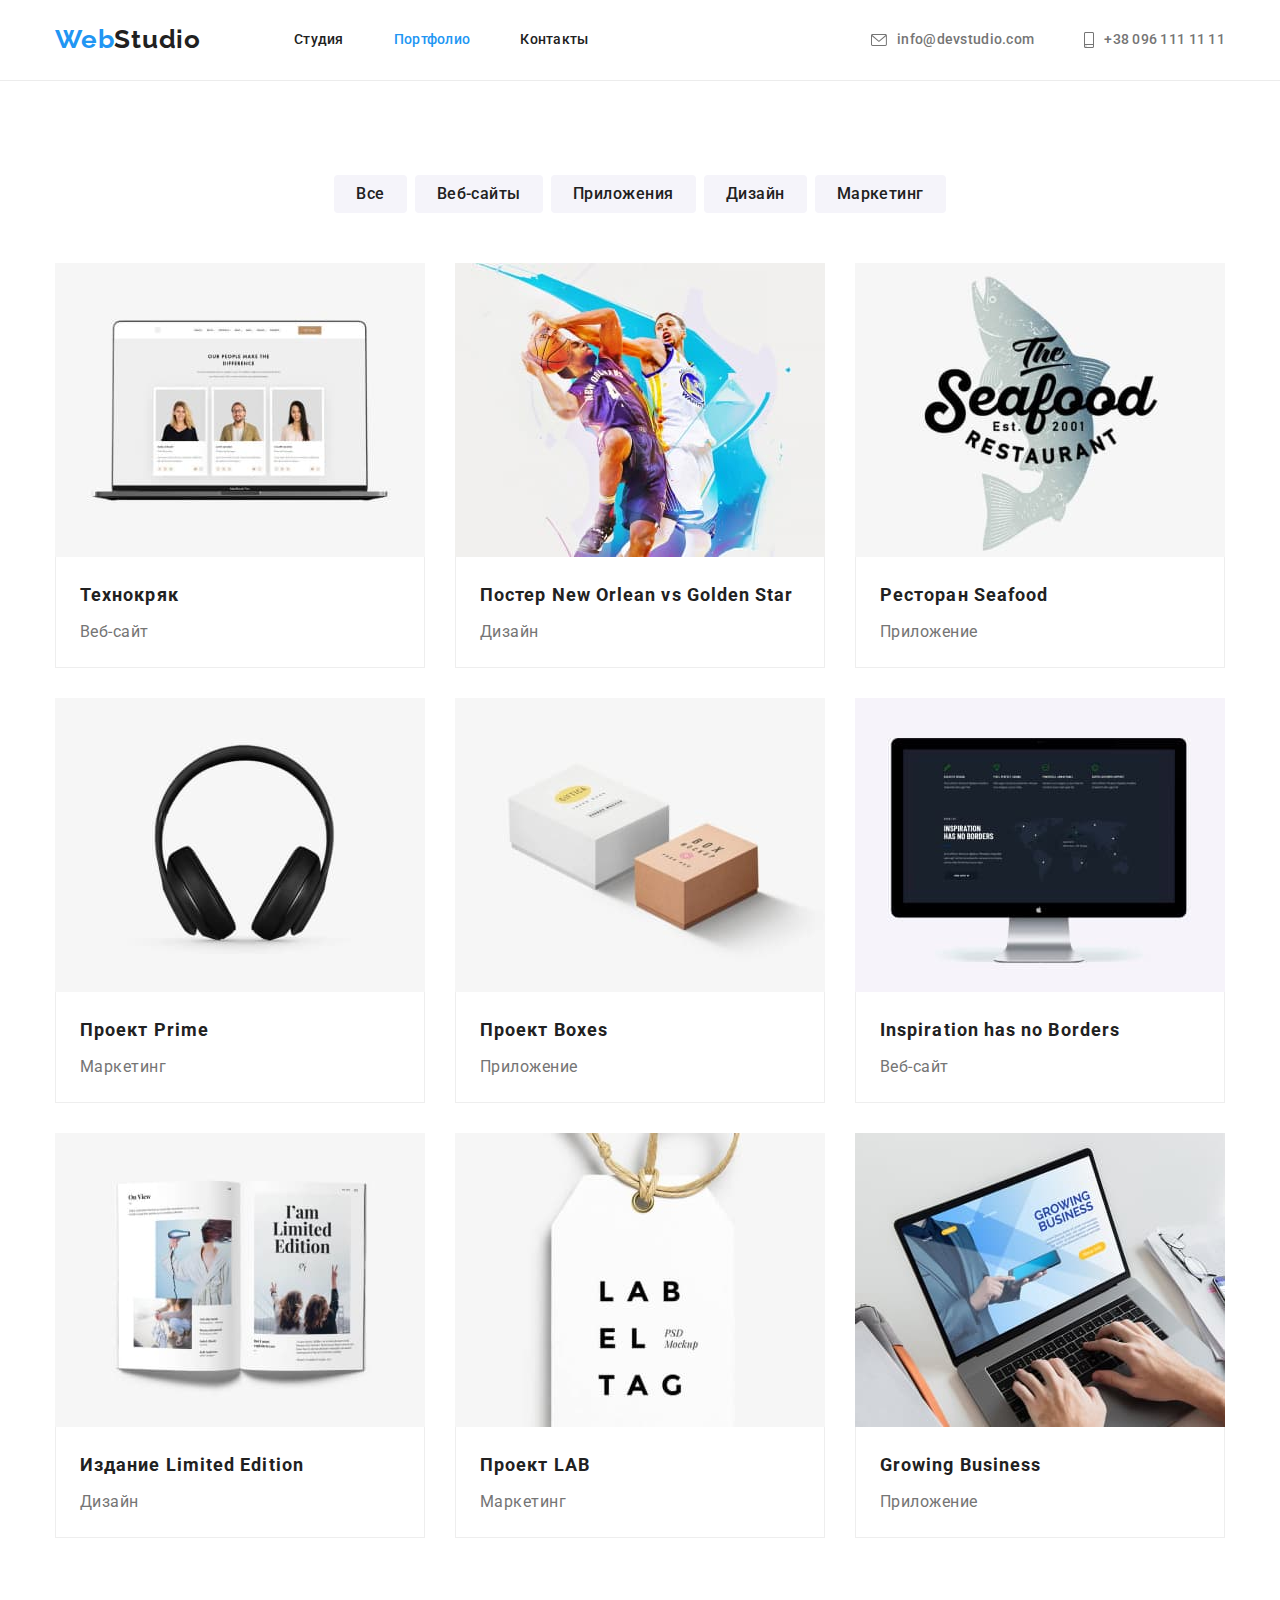
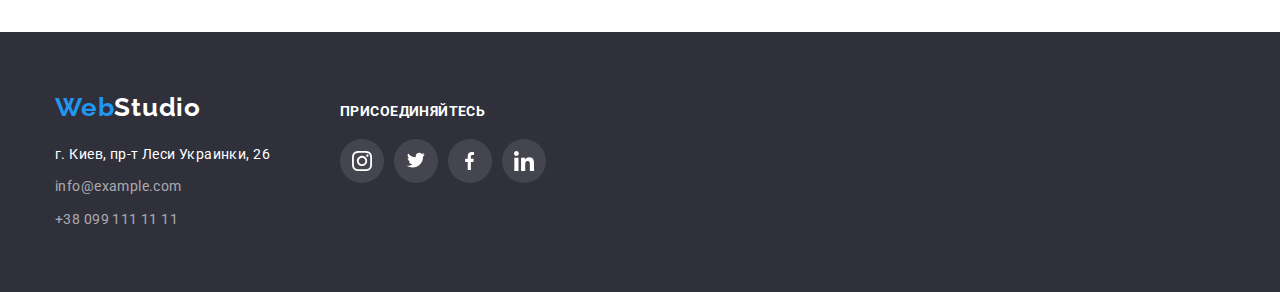
==== portfolio.html @ 5fdf77e5 "переносит из дз4 в репо дз5" ====
<!DOCTYPE html>
<html lang="en">
  <head>
    <meta charset="UTF-8" />
    <meta http-equiv="X-UA-Compatible" content="IE=edge" />
    <meta name="viewport" content="width=device-width, initial-scale=1.0" />
    <link
      href="https://fonts.googleapis.com/css2?family=Raleway:wght@700&family=Roboto:wght@400;500;700;900&display=swap"
      rel="stylesheet"
    />
    <link
      rel="stylesheet"
      href="https://cdnjs.cloudflare.com/ajax/libs/modern-normalize/1.1.0/modern-normalize.min.css"
    />
    <link rel="stylesheet" href="./css/styles.css" />
    <title>Портфолио</title>
  </head>
  <body>
    <header class="header">
      <div class="container">
        <nav class="header-nav">
          <a href="./index.html" class="logo-link"><span class="logo-accent">Web</span>Studio</a>
          <ul class="nav-list">
            <li class="nav-item">
              <a href="./index.html" class="nav-link">Студия</a>
            </li>
            <li class="nav-item">
              <a href="./portfolio.html" class="nav-link current-link">Портфолио</a>
            </li>
            <li class="nav-item"><a href="" class="nav-link">Контакты</a></li>
          </ul>
          <ul class="contacts-list">
            <li class="contacts-item">
              <a href="mailto:info@devstudio.com" class="contacts-link">
                <svg class="header-icon" width="16px" height="12px">
                  <use href="./images/icons.svg#icon-mail"></use>
                </svg>
                info@devstudio.com
              </a>
            </li>
            <li class="contact-item">
              <a href="tel:+380961111111" class="contacts-link">
                <svg class="header-icon" width="10px" height="16px">
                  <use href="./images/icons.svg#icon-phone"></use></svg
                >+38 096 111 11 11
              </a>
            </li>
          </ul>
        </nav>
      </div>
    </header>
    <main>
      <!--Наши проэкты-->
      <section class="section">
        <div class="container">
          <!-- <h1>Наши проэкты</h1> -->
          <ul class="filter-list">
            <li class="filter-item"><button type="button" class="projects-button">Все</button></li>
            <li class="filter-item">
              <button type="button" class="projects-button">Веб-сайты</button>
            </li>
            <li class="filter-item">
              <button type="button" class="projects-button">Приложения</button>
            </li>
            <li class="filter-item">
              <button type="button" class="projects-button">Дизайн</button>
            </li>
            <li class="filter-item">
              <button type="button" class="projects-button">Маркетинг</button>
            </li>
          </ul>
          <ul class="projects-list">
            <li class="projects-item">
              <img src="./images/laptop.jpg" alt="ноутбук" width="370" height="294" />
              <div class="projects-wrap">
                <h2 class="project-name">Технокряк</h2>
                <p class="project-type">Веб-сайт</p>
              </div>
            </li>
            <li class="projects-item">
              <img
                src="./images/basketball.jpg"
                alt="баскетболисты с мячом"
                width="370"
                height="294"
              />
              <div class="projects-wrap">
                <h2 class="project-name">Постер New Orlean vs Golden Star</h2>
                <p class="project-type">Дизайн</p>
              </div>
            </li>
            <li class="projects-item">
              <img
                src="./images/seafood.jpg"
                alt="рыба с названием ресторана"
                width="370"
                height="294"
              />
              <div class="projects-wrap">
                <h2 class="project-name">Ресторан Seafood</h2>
                <p class="project-type">Приложение</p>
              </div>
            </li>
            <li class="projects-item">
              <img src="./images/earphones.jpg" alt="наушники" width="370" height="294" />
              <div class="projects-wrap">
                <h2 class="project-name">Проект Prime</h2>
                <p class="project-type">Маркетинг</p>
              </div>
            </li>
            <li class="projects-item">
              <img src="./images/boxes.jpg" alt="две коробки" width="370" height="294" />
              <div class="projects-wrap">
                <h2 class="project-name">Проект Boxes</h2>
                <p class="project-type">Приложение</p>
              </div>
            </li>
            <li class="projects-item">
              <img src="./images/inspiration.jpg" alt="монитор" width="370" height="294" />
              <div class="projects-wrap">
                <h2 class="project-name">Inspiration has no Borders</h2>
                <p class="project-type">Веб-сайт</p>
              </div>
            </li>
            <li class="projects-item">
              <img src="./images/magazine.jpg" alt="журнал" width="370" height="294" />
              <div class="projects-wrap">
                <h2 class="project-name">Издание Limited Edition</h2>
                <p class="project-type">Дизайн</p>
              </div>
            </li>
            <li class="projects-item">
              <img src="./images/lab.jpg" alt="бирка" width="370" height="294" />
              <div class="projects-wrap">
                <h2 class="project-name">Проект LAB</h2>
                <p class="project-type">Маркетинг</p>
              </div>
            </li>
            <li class="projects-item">
              <img
                src="./images/growing-business.jpg"
                alt="печатает на ноутбуке"
                width="370"
                height="294"
              />
              <div class="projects-wrap">
                <h2 class="project-name">Growing Business</h2>
                <p class="project-type">Приложение</p>
              </div>
            </li>
          </ul>
        </div>
      </section>
    </main>
    <footer class="footer-section">
      <div class="container footer">
        <div class="address-wrapper">
          <a href="/" class="footer-logo"><span class="logo-accent">Web</span>Studio</a>
          <address class="address">
            г. Киев, пр-т Леси Украинки, 26
            <a href="mailto:info@example.com" class="footer-contacts">info@example.com</a>
            <a href="tel:+380991111111" class="footer-contacts">+38 099 111 11 11</a>
          </address>
        </div>
        <div class="slogan-wrap">
          <h3 class="footer-slogan">Присоединяйтесь</h3>
          <ul class="social-list footer">
            <li class="social-item">
              <a href="" class="social-link footer"
                ><svg class="social-icon" width="20px" height="20px">
                  <use href="./images/icons.svg#icon-instagram"></use></svg
              ></a>
            </li>
            <li class="social-item">
              <a href="" class="social-link footer"
                ><svg class="social-icon" width="20px" height="16.25px">
                  <use href="./images/icons.svg#icon-twitter"></use></svg
              ></a>
            </li>
            <li class="social-item">
              <a href="" class="social-link footer"
                ><svg class="social-icon" width="10px" height="20px">
                  <use href="./images/icons.svg#icon-facebook"></use></svg
              ></a>
            </li>
            <li class="social-item">
              <a href="" class="social-link footer"
                ><svg class="social-icon" width="20px" height="20px">
                  <use href="./images/icons.svg#icon-linkedin"></use></svg
              ></a>
            </li>
          </ul>
        </div>
      </div>
    </footer>
  </body>
</html>
---- css/styles.css ----
:root {
    --brand-color:#2196F3;
    --title-color:#212121;
    --text-color:#757575;
    --white-color:#FFFFFF;
    --contact-color:rgba(255, 255, 255, 0.6);
    --main-background:#FFFFFF;
    --secondary-background:#F5F4FA;
    --icon-color:#AFB1B8;
}

body {
    color: var(--text-color);
    font-family: roboto, sans-serif;
}

ul {
list-style: none;
margin: 0px;
padding: 0px;
}

h1,h2,h3,h4,h5,h6 {
    margin: 0px;
}

p{
    margin: 0px;
}

img {
    display: block;
    max-width: 100%;
    height: auto;
}

.container {
    width: 1200px;
    margin: 0 auto;
    padding-left: 15px;
    padding-right: 15px;
}

/* Header */
.header {
    border-bottom: 1px solid #ECECEC;
}

.header-nav {
    display: flex;
    align-items: center;
}

.logo-accent {
    color:var(--brand-color);
}

.logo-link {
    display: block;
    padding-top: 24px;
    padding-bottom: 25px;
    margin-right: 93px;

    color:var(--title-color);

    font-family: Raleway, sans-serif;
    font-weight: 700;
    font-size: 26px;
    line-height: 1.19;
    letter-spacing: 0.03em;
    text-decoration: none;
}

.nav-list {
    display: flex;

    color: var(--title-color);

    font-weight: 500;
    font-size: 14px;
    line-height: 1.14;
    letter-spacing: 0.02em;
    list-style: none;
}

.nav-item:not(:last-child) {
    margin-right: 50px;
}

.nav-link {
    display: block;
    padding-top: 32px;
    padding-bottom: 32px;

    color: inherit;
    text-decoration: none;
}

.nav-link:hover, .nav-link:focus, .contacts-link:hover, .contacts-link:focus {
    color: var(--brand-color);
}

.contacts-list {
    display: flex;
    margin-left: auto;
    align-items: center;
}

.contacts-item:not(:last-child) {
    margin-right: 50px;
}

.contacts-link {
    display: flex;
    padding-top: 32px;
    padding-bottom: 32px;
    align-items: center;
    color: var(--text-color);

    font-weight: 500;
    font-size: 14px;
    line-height: 1.14;
    letter-spacing: 0.02em;
    text-decoration: none;
}

.header-icon {
    margin-right: 10px;
    fill: currentColor;
}

.current-link {
    color: var(--brand-color);
}

/* Hero */

.section.hero {
    max-width: 1600px;
    height: 600px;
    margin-left: auto;
    margin-right: auto;
    padding-top: 200px;
    padding-bottom: 200px;
    
    background-image: linear-gradient(to right, rgba(47, 48, 58, 0.4), rgba(47, 48, 58, 0.4)), url(../images/hero-img.png);
    
    background-size: cover;
    text-align: center;
}

.hero-title {
    margin-bottom: 30px;
    color: var(--white-color);

    font-weight: 900;
    font-size: 44px;
    line-height: 1.36;
    text-align: center;
    letter-spacing: 0.06em;
    text-transform: uppercase;
}

.button {
    display: inline-block;
    width: 200px;
    height: 50px;
    
    color: var(--white-color);
    background-color: var(--brand-color);
    border-radius: 4px;
    box-shadow: 0px 4px 4px rgba(0, 0, 0, 0.15);   

    font-weight: 700;
    font-size: 16px;
    line-height: 1.88;
    text-align: center;
    letter-spacing: 0.06em;

    cursor: pointer;
}

/*Our features */
.section {
    padding-top: 94px;
    padding-bottom: 94px;
    background-color: var(--main-background);
}

.features-list {
    display: flex;
}

.features-item {
    width: 270px;
}

.features-item:not(:last-child) {
    margin-right: 30px;
}

.icon-background {
    display: flex;
    justify-content: center;
    align-items: center;
    width: 270px;
    height: 120px;
    margin-bottom: 30px;

    background: var(--secondary-background);
    border-radius: 4px;
}

.features-title {
    margin-bottom: 10px;
    color: var(--title-color);

    font-weight: 700;
    font-size: 14px;
    line-height: 1.14;
    letter-spacing: 0.03em;
    text-transform: uppercase;
}

.features-text {
    font-weight: 400;
    font-size: 14px;
    line-height: 1.71;
    letter-spacing: 0.03em;
}

/*Activity*/

.section.activity {
    padding-top: 0px;
}

.section-title {
    margin-bottom: 50px;
    color: var(--title-color);

    font-weight: 700;
    font-size: 36px;
    line-height: 1.17;
    text-align: center;
    letter-spacing: 0.03em;
}

.activity-list {
    display: flex;
}

.activity-item {
    width: calc((100% - 60px) /3);
}

.activity-item:not(:last-child) {
    margin-right: 30px;
}

 /* Team */
.team {
    background-color: var(--secondary-background);
}

.team-list {
    display: flex;
}

.team-item {
    width: calc((100%-90)/4);
    margin-right: 30px;

    box-shadow: 0px 1px 3px rgba(0, 0, 0, 0.12),
    0px 1px 1px rgba(0, 0, 0, 0.14),
    0px 2px 1px rgba(0, 0, 0, 0.2);
    border-radius: 0px 0px 4px 4px;
}

.team-item:nth-child(4n) {
    margin-right: 0px;
}

.teammate-wrap {
    padding-top: 30px;
    padding-bottom: 30px;
}

.teammate-name {
    color: var(--title-color);

    font-weight: 500;
    font-size: 16px;
    line-height: 1.19;
    text-align: center;
    letter-spacing: 0.03em;
}

.teammate-post {
    margin-top: 10px;
    font-weight: 400;
    font-size: 16px;
    line-height: 1.19;
    text-align: center;
    letter-spacing: 0.03em;
}

.social-item:not(:last-child) {
    margin-right: 10px;
}

.social-list {
    display: flex;
    align-items: center;
    justify-content: center;

    margin-top: 16px;
}

.social-link {
    display: flex;
    align-items: center;
    justify-content: center;
    
    width: 44px;
    height: 44px;

    color: var(--icon-color);

    border-radius: 50%;
}

.social-icon {
    fill: currentColor;
}

.social-link:hover, .social-link:focus {
    color: var(--white-color);
    background-color: var(--brand-color);
}

.clients-list {
    display: flex;
    align-items: center;
    justify-content: center;
}

.clients-item:not(:last-child) {
    margin-right: 30px;
}

.clients-link{
    display:flex;
    align-items: center;
    justify-content: center;

    width: 170px;
    height: 92px;

    color: var(--icon-color);

    border: 1px solid #AFB1B8;
    border-radius: 4px;
    }

    .clients-icon {
        fill: currentColor;
    }

.clients-link:hover, .clients-link:focus {
    border-color: var(--brand-color);
    color: var(--brand-color);

}


/* Footer */
.footer-section {
    background-color: #2F303A;
    padding: 60px 0px;
}

.container.footer {
    display: flex;
    align-items: baseline;
}

.address-wrapper {
    margin-right: 70px;
}

.footer-logo {
    color: #FFFFFF;

    font-family: raleway, sans-serif;
    font-weight: 700;
    font-size: 26px;
    line-height: 1.19;
    letter-spacing: 0.03em;
    text-decoration: none;
}

.address {
    margin-top: 20px;

    color: #FFFFFF;

    font-style: normal;
    font-weight: 400;
    font-size: 14px;
    line-height: 1.71;
    letter-spacing: 0.03em;
}

.footer-contacts {
    display: block;
    margin-top: 9px;

    color: rgba(255, 255, 255, 0.6);
    text-decoration: none;
}

.footer-contacts:hover, .footer-contacts:focus {
    color: var(--brand-color);
}

.footer-slogan {
    color: var(--white-color);
    font-weight: 700;
    font-size: 14px;
    line-height: 16px;
    text-transform: uppercase;
    letter-spacing: 0.03em;
}

.social-list.footer {
    display: flex;
    margin-top: 20px;
}

.social-link.footer {
    color: var(--white-color);
    background-color: rgba(255, 255, 255, 0.1);
}

.social-link.footer:hover, .social-link.footer:focus {
    background-color: var(--brand-color);
}
/* Portfolio.html */
/*Projects */
.projects-button {
    color: var(--title-color);
    background-color: #F5F4FA;
    border: none;
    border-radius: 4px;

    font-weight: 500;
    font-size: 16px;
    line-height: 1.62;
    text-align: center;
    letter-spacing: 0.03em;
}

.filter-list {
    display: flex;
    justify-content: center;
}

.filter-item:not(:last-child) {
    margin-right: 8px;
}

.projects-button {
    padding: 6px 22px;
}

.projects-button:hover, .projects-button:focus {
    color: var(--white-color);
    background-color: var(--brand-color);

    box-shadow: 0px 3px 1px rgba(0, 0, 0, 0.1),
    0px 1px 2px rgba(0, 0, 0, 0.08),
    0px 2px 2px rgba(0, 0, 0, 0.12);
    
    cursor: pointer;
}

.projects-list {
    display: flex;
    flex-wrap: wrap;
    margin-top: 50px;
}

.projects-item {
    width: calc((100% - 60px) / 3);
    margin-right: 30px;
    margin-bottom: 30px;
}

.projects-item:hover, .projects-item:focus {
    box-shadow: 0px 1px 1px rgba(0, 0, 0, 0.12),
    0px 4px 4px rgba(0, 0, 0, 0.06),
    1px 4px 6px rgba(0, 0, 0, 0.16);

    cursor: pointer;
}

.projects-item:nth-last-child(-n + 3) {
    margin-bottom: 0px;
}


.projects-item:nth-child(3n) {
    margin-right: 0px;
}

.projects-wrap {
    padding-top: 20px;
    padding-left: 24px;
    padding-bottom: 20px;
    border-bottom: 1px solid #EEEEEE;
    border-left: 1px solid #EEEEEE;
    border-right: 1px solid #EEEEEE;
}

.project-name {
    color: var(--title-color);

    font-weight: 700;
    font-size: 18px;
    line-height: 2;
    letter-spacing: 0.06em;
}

.project-type {
margin-top: 4px;
font-weight: 400;
font-size: 16px;
line-height: 1.87;
letter-spacing: 0.03em;
}
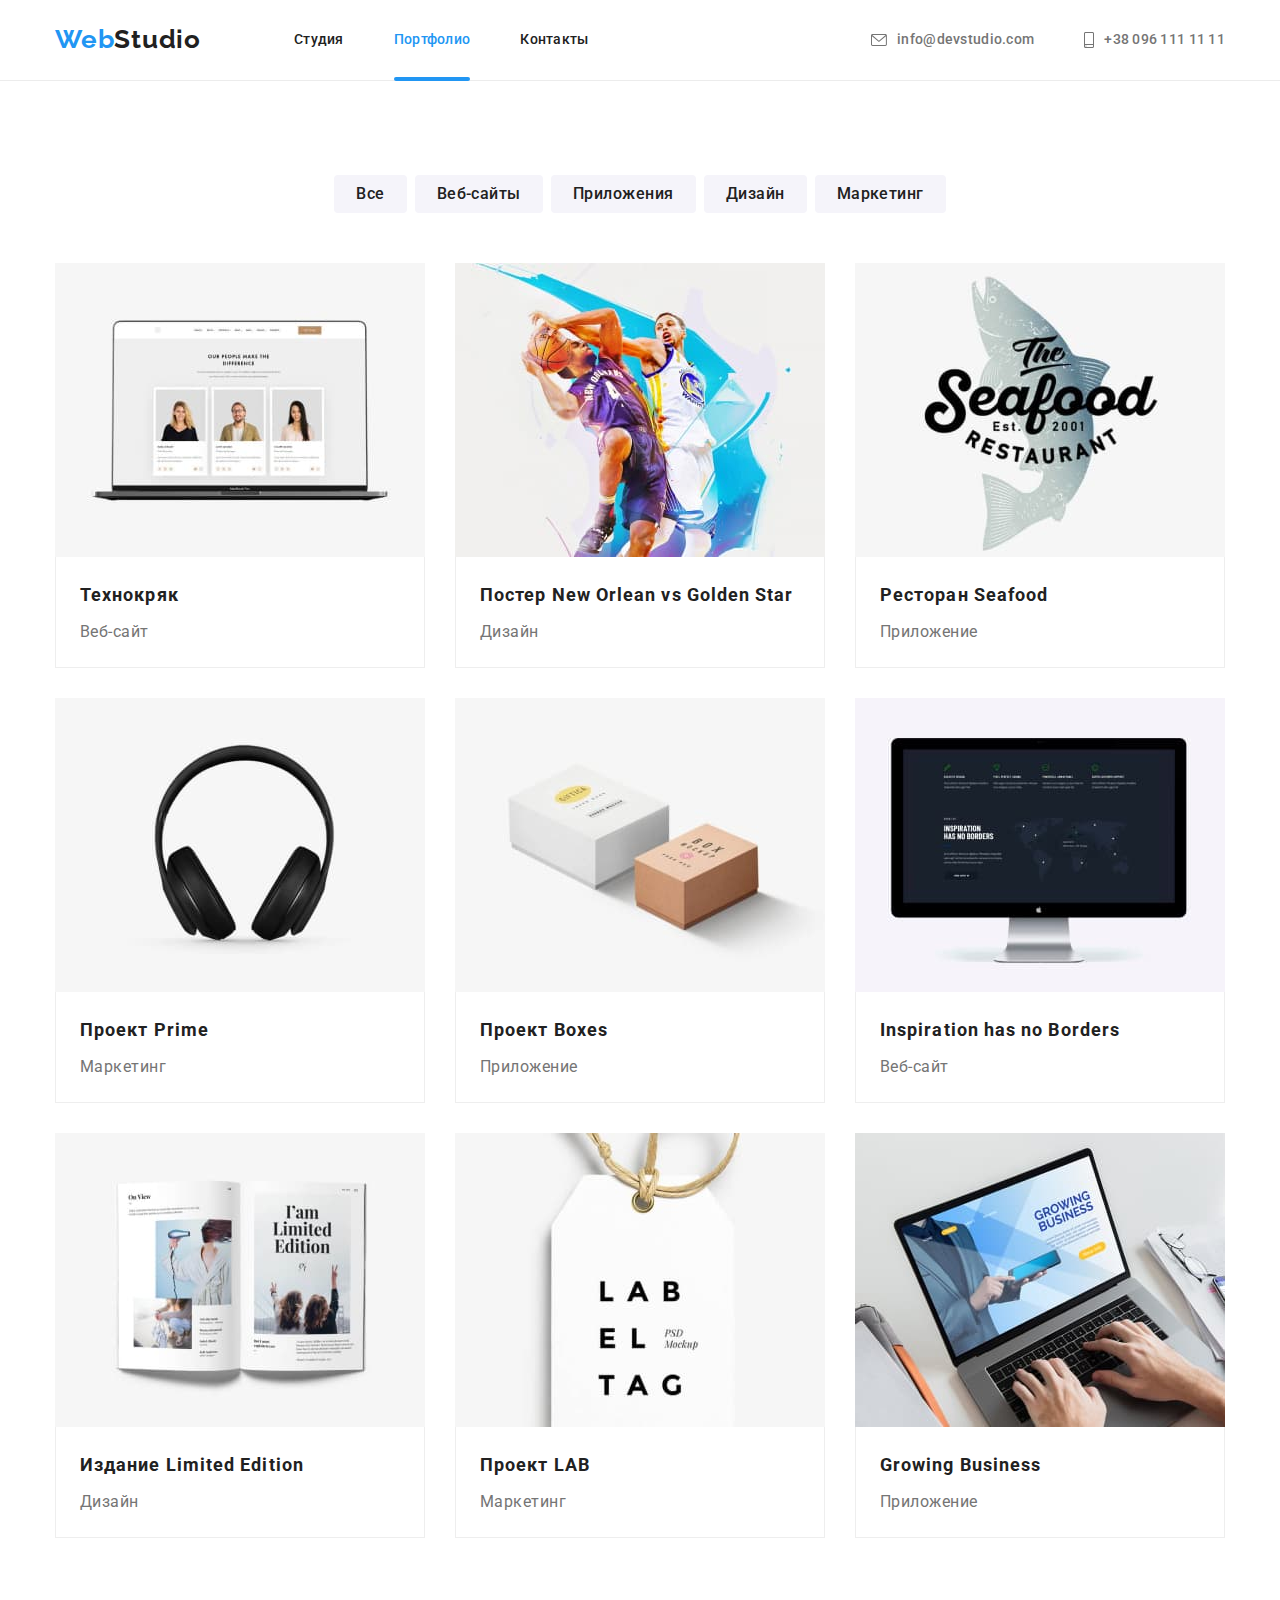
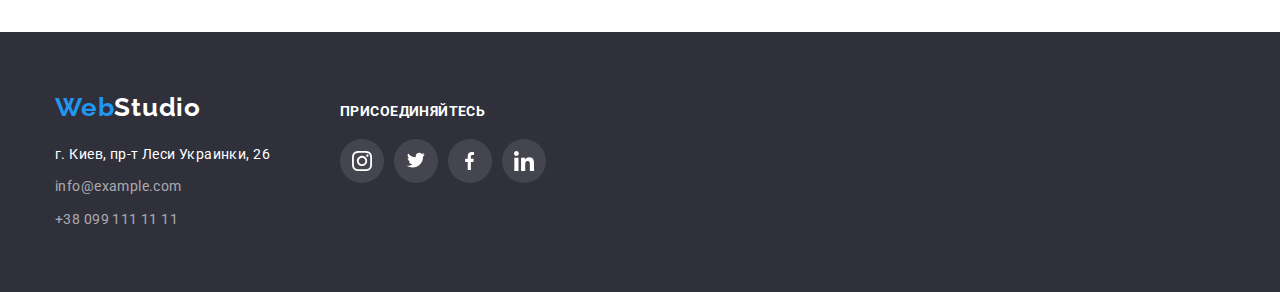
==== commit e8de0f97: "добавляет анимацию в карточки на странице портфолио" ====
--- a/portfolio.html
+++ b/portfolio.html
@@ -71,78 +71,141 @@
           </ul>
           <ul class="projects-list">
             <li class="projects-item">
-              <img src="./images/laptop.jpg" alt="ноутбук" width="370" height="294" />
+              <div class="projects-image-wrap">
+                <img src="./images/laptop.jpg" alt="ноутбук" width="370" height="294" />
+                <p class="image-text">
+                  Ресурс предлагает комплексные предложения с разным уровнем функционала и сервисов.
+                  Все это позволит посетителю получить исчерпывающие сведения о компании или частном
+                  лице.
+                </p>
+              </div>
               <div class="projects-wrap">
                 <h2 class="project-name">Технокряк</h2>
                 <p class="project-type">Веб-сайт</p>
               </div>
             </li>
             <li class="projects-item">
-              <img
-                src="./images/basketball.jpg"
-                alt="баскетболисты с мячом"
-                width="370"
-                height="294"
-              />
+              <div class="projects-image-wrap">
+                <img
+                  src="./images/basketball.jpg"
+                  alt="баскетболисты с мячом"
+                  width="370"
+                  height="294"
+                />
+                <p class="image-text">
+                  Ресурс предлагает комплексные предложения с разным уровнем функционала и сервисов.
+                  Все это позволит посетителю получить исчерпывающие сведения о компании или частном
+                  лице.
+                </p>
+              </div>
               <div class="projects-wrap">
                 <h2 class="project-name">Постер New Orlean vs Golden Star</h2>
                 <p class="project-type">Дизайн</p>
               </div>
             </li>
             <li class="projects-item">
-              <img
-                src="./images/seafood.jpg"
-                alt="рыба с названием ресторана"
-                width="370"
-                height="294"
-              />
+              <div class="projects-image-wrap">
+                <img
+                  src="./images/seafood.jpg"
+                  alt="рыба с названием ресторана"
+                  width="370"
+                  height="294"
+                />
+                <p class="image-text">
+                  Ресурс предлагает комплексные предложения с разным уровнем функционала и сервисов.
+                  Все это позволит посетителю получить исчерпывающие сведения о компании или частном
+                  лице.
+                </p>
+              </div>
               <div class="projects-wrap">
                 <h2 class="project-name">Ресторан Seafood</h2>
                 <p class="project-type">Приложение</p>
               </div>
             </li>
             <li class="projects-item">
-              <img src="./images/earphones.jpg" alt="наушники" width="370" height="294" />
+              <div class="projects-image-wrap">
+                <img src="./images/earphones.jpg" alt="наушники" width="370" height="294" />
+                <p class="image-text">
+                  Ресурс предлагает комплексные предложения с разным уровнем функционала и сервисов.
+                  Все это позволит посетителю получить исчерпывающие сведения о компании или частном
+                  лице.
+                </p>
+              </div>
               <div class="projects-wrap">
                 <h2 class="project-name">Проект Prime</h2>
                 <p class="project-type">Маркетинг</p>
               </div>
             </li>
             <li class="projects-item">
-              <img src="./images/boxes.jpg" alt="две коробки" width="370" height="294" />
+              <div class="projects-image-wrap">
+                <img src="./images/boxes.jpg" alt="две коробки" width="370" height="294" />
+                <p class="image-text">
+                  Ресурс предлагает комплексные предложения с разным уровнем функционала и сервисов.
+                  Все это позволит посетителю получить исчерпывающие сведения о компании или частном
+                  лице.
+                </p>
+              </div>
               <div class="projects-wrap">
                 <h2 class="project-name">Проект Boxes</h2>
                 <p class="project-type">Приложение</p>
               </div>
             </li>
             <li class="projects-item">
-              <img src="./images/inspiration.jpg" alt="монитор" width="370" height="294" />
+              <div class="projects-image-wrap">
+                <img src="./images/inspiration.jpg" alt="монитор" width="370" height="294" />
+                <p class="image-text">
+                  Ресурс предлагает комплексные предложения с разным уровнем функционала и сервисов.
+                  Все это позволит посетителю получить исчерпывающие сведения о компании или частном
+                  лице.
+                </p>
+              </div>
               <div class="projects-wrap">
                 <h2 class="project-name">Inspiration has no Borders</h2>
                 <p class="project-type">Веб-сайт</p>
               </div>
             </li>
             <li class="projects-item">
-              <img src="./images/magazine.jpg" alt="журнал" width="370" height="294" />
+              <div class="projects-image-wrap">
+                <img src="./images/magazine.jpg" alt="журнал" width="370" height="294" />
+                <p class="image-text">
+                  Ресурс предлагает комплексные предложения с разным уровнем функционала и сервисов.
+                  Все это позволит посетителю получить исчерпывающие сведения о компании или частном
+                  лице.
+                </p>
+              </div>
               <div class="projects-wrap">
                 <h2 class="project-name">Издание Limited Edition</h2>
                 <p class="project-type">Дизайн</p>
               </div>
             </li>
             <li class="projects-item">
-              <img src="./images/lab.jpg" alt="бирка" width="370" height="294" />
+              <div class="projects-image-wrap">
+                <img src="./images/lab.jpg" alt="бирка" width="370" height="294" />
+                <p class="image-text">
+                  Ресурс предлагает комплексные предложения с разным уровнем функционала и сервисов.
+                  Все это позволит посетителю получить исчерпывающие сведения о компании или частном
+                  лице.
+                </p>
+              </div>
               <div class="projects-wrap">
                 <h2 class="project-name">Проект LAB</h2>
                 <p class="project-type">Маркетинг</p>
               </div>
             </li>
             <li class="projects-item">
-              <img
-                src="./images/growing-business.jpg"
-                alt="печатает на ноутбуке"
-                width="370"
-                height="294"
-              />
+              <div class="projects-image-wrap">
+                <img
+                  src="./images/growing-business.jpg"
+                  alt="печатает на ноутбуке"
+                  width="370"
+                  height="294"
+                />
+                <p class="image-text">
+                  Ресурс предлагает комплексные предложения с разным уровнем функционала и сервисов.
+                  Все это позволит посетителю получить исчерпывающие сведения о компании или частном
+                  лице.
+                </p>
+              </div>
               <div class="projects-wrap">
                 <h2 class="project-name">Growing Business</h2>
                 <p class="project-type">Приложение</p>
--- a/css/styles.css
+++ b/css/styles.css
@@ -1,12 +1,14 @@
 :root {
-    --brand-color:#2196F3;
-    --title-color:#212121;
-    --text-color:#757575;
-    --white-color:#FFFFFF;
-    --contact-color:rgba(255, 255, 255, 0.6);
-    --main-background:#FFFFFF;
-    --secondary-background:#F5F4FA;
-    --icon-color:#AFB1B8;
+    --brand-color: #2196f3;
+    --title-color: #212121;
+    --text-color: #757575;
+    --white-color: #ffffff;
+    --contact-color: rgba(255, 255, 255, 0.6);
+    --main-background: #ffffff;
+    --secondary-background: #f5f4fa;
+    --icon-color: #afb1b8;
+    --transition-timing-function: cubic-bezier(0.4, 0, 0.2, 1);
+    --transition-duration: 1000ms;
 }
 
 body {
@@ -15,18 +17,26 @@
 }
 
 ul {
-list-style: none;
-margin: 0px;
-padding: 0px;
-}
-
-h1,h2,h3,h4,h5,h6 {
+    list-style: none;
     margin: 0px;
-}
-
-p{
+    padding: 0px;
+}
+
+h1,
+h2,
+h3,
+h4,
+h5,
+h6 {
     margin: 0px;
 }
+
+p {
+    margin: 0px;
+    margin-block-start: 0px;
+    margin-block-end: 0px;
+}
+
 
 img {
     display: block;
@@ -43,7 +53,7 @@
 
 /* Header */
 .header {
-    border-bottom: 1px solid #ECECEC;
+    border-bottom: 1px solid #ececec;
 }
 
 .header-nav {
@@ -52,7 +62,7 @@
 }
 
 .logo-accent {
-    color:var(--brand-color);
+    color: var(--brand-color);
 }
 
 .logo-link {
@@ -61,7 +71,7 @@
     padding-bottom: 25px;
     margin-right: 93px;
 
-    color:var(--title-color);
+    color: var(--title-color);
 
     font-family: Raleway, sans-serif;
     font-weight: 700;
@@ -87,6 +97,10 @@
     margin-right: 50px;
 }
 
+.nav-item {
+    position: relative;
+}
+
 .nav-link {
     display: block;
     padding-top: 32px;
@@ -96,7 +110,10 @@
     text-decoration: none;
 }
 
-.nav-link:hover, .nav-link:focus, .contacts-link:hover, .contacts-link:focus {
+.nav-link:hover,
+.nav-link:focus,
+.contacts-link:hover,
+.contacts-link:focus {
     color: var(--brand-color);
 }
 
@@ -131,6 +148,21 @@
 
 .current-link {
     color: var(--brand-color);
+}
+
+.nav-link.current-link::after {
+    position: absolute;
+    content: '';
+    left: 0;
+    bottom: -1px;
+
+
+    height: 4px;
+    width: 100%;
+    margin: 0;
+    padding: 0;
+    border-radius: 2px;
+    background-color: var(--brand-color);
 }
 
 /* Hero */
@@ -142,9 +174,10 @@
     margin-right: auto;
     padding-top: 200px;
     padding-bottom: 200px;
-    
-    background-image: linear-gradient(to right, rgba(47, 48, 58, 0.4), rgba(47, 48, 58, 0.4)), url(../images/hero-img.png);
-    
+
+    background-image: linear-gradient(to right, rgba(47, 48, 58, 0.4), rgba(47, 48, 58, 0.4)),
+        url(../images/hero-img.png);
+
     background-size: cover;
     text-align: center;
 }
@@ -165,11 +198,11 @@
     display: inline-block;
     width: 200px;
     height: 50px;
-    
+
     color: var(--white-color);
     background-color: var(--brand-color);
     border-radius: 4px;
-    box-shadow: 0px 4px 4px rgba(0, 0, 0, 0.15);   
+    box-shadow: 0px 4px 4px rgba(0, 0, 0, 0.15);
 
     font-weight: 700;
     font-size: 16px;
@@ -251,14 +284,40 @@
 }
 
 .activity-item {
-    width: calc((100% - 60px) /3);
+    position: relative;
+
+    width: calc((100% - 60px) / 3);
 }
 
 .activity-item:not(:last-child) {
     margin-right: 30px;
 }
 
- /* Team */
+.activity-thumb {
+    position: absolute;
+    left: 0;
+    bottom: 0;
+
+    display: flex;
+    justify-content: center;
+    align-items: center;
+
+    width: 370px;
+    height: 70px;
+
+    background-color: rgba(47, 48, 58, 0.8);
+}
+
+.thumb-text {
+    color: var(--white-color);
+    font-weight: 700;
+    text-transform: uppercase;
+    letter-spacing: 0.03em;
+    font-size: 14px;
+    line-height: 1.14;
+}
+
+/* Team */
 .team {
     background-color: var(--secondary-background);
 }
@@ -268,12 +327,11 @@
 }
 
 .team-item {
-    width: calc((100%-90)/4);
+    width: calc((100%-90) / 4);
     margin-right: 30px;
 
-    box-shadow: 0px 1px 3px rgba(0, 0, 0, 0.12),
-    0px 1px 1px rgba(0, 0, 0, 0.14),
-    0px 2px 1px rgba(0, 0, 0, 0.2);
+    box-shadow: 0px 1px 3px rgba(0, 0, 0, 0.12), 0px 1px 1px rgba(0, 0, 0, 0.14),
+        0px 2px 1px rgba(0, 0, 0, 0.2);
     border-radius: 0px 0px 4px 4px;
 }
 
@@ -321,7 +379,7 @@
     display: flex;
     align-items: center;
     justify-content: center;
-    
+
     width: 44px;
     height: 44px;
 
@@ -334,7 +392,8 @@
     fill: currentColor;
 }
 
-.social-link:hover, .social-link:focus {
+.social-link:hover,
+.social-link:focus {
     color: var(--white-color);
     background-color: var(--brand-color);
 }
@@ -349,8 +408,8 @@
     margin-right: 30px;
 }
 
-.clients-link{
-    display:flex;
+.clients-link {
+    display: flex;
     align-items: center;
     justify-content: center;
 
@@ -359,24 +418,23 @@
 
     color: var(--icon-color);
 
-    border: 1px solid #AFB1B8;
+    border: 1px solid #afb1b8;
     border-radius: 4px;
-    }
-
-    .clients-icon {
-        fill: currentColor;
-    }
-
-.clients-link:hover, .clients-link:focus {
+}
+
+.clients-icon {
+    fill: currentColor;
+}
+
+.clients-link:hover,
+.clients-link:focus {
     border-color: var(--brand-color);
     color: var(--brand-color);
-
-}
-
+}
 
 /* Footer */
 .footer-section {
-    background-color: #2F303A;
+    background-color: #2f303a;
     padding: 60px 0px;
 }
 
@@ -390,7 +448,7 @@
 }
 
 .footer-logo {
-    color: #FFFFFF;
+    color: #ffffff;
 
     font-family: raleway, sans-serif;
     font-weight: 700;
@@ -403,7 +461,7 @@
 .address {
     margin-top: 20px;
 
-    color: #FFFFFF;
+    color: #ffffff;
 
     font-style: normal;
     font-weight: 400;
@@ -420,7 +478,8 @@
     text-decoration: none;
 }
 
-.footer-contacts:hover, .footer-contacts:focus {
+.footer-contacts:hover,
+.footer-contacts:focus {
     color: var(--brand-color);
 }
 
@@ -443,14 +502,16 @@
     background-color: rgba(255, 255, 255, 0.1);
 }
 
-.social-link.footer:hover, .social-link.footer:focus {
+.social-link.footer:hover,
+.social-link.footer:focus {
     background-color: var(--brand-color);
 }
+
 /* Portfolio.html */
 /*Projects */
 .projects-button {
     color: var(--title-color);
-    background-color: #F5F4FA;
+    background-color: #f5f4fa;
     border: none;
     border-radius: 4px;
 
@@ -474,14 +535,14 @@
     padding: 6px 22px;
 }
 
-.projects-button:hover, .projects-button:focus {
+.projects-button:hover,
+.projects-button:focus {
     color: var(--white-color);
     background-color: var(--brand-color);
 
-    box-shadow: 0px 3px 1px rgba(0, 0, 0, 0.1),
-    0px 1px 2px rgba(0, 0, 0, 0.08),
-    0px 2px 2px rgba(0, 0, 0, 0.12);
-    
+    box-shadow: 0px 3px 1px rgba(0, 0, 0, 0.1), 0px 1px 2px rgba(0, 0, 0, 0.08),
+        0px 2px 2px rgba(0, 0, 0, 0.12);
+
     cursor: pointer;
 }
 
@@ -495,32 +556,60 @@
     width: calc((100% - 60px) / 3);
     margin-right: 30px;
     margin-bottom: 30px;
-}
-
-.projects-item:hover, .projects-item:focus {
-    box-shadow: 0px 1px 1px rgba(0, 0, 0, 0.12),
-    0px 4px 4px rgba(0, 0, 0, 0.06),
-    1px 4px 6px rgba(0, 0, 0, 0.16);
+    transition: box-shadow var(--transition-duration) var(--transition-timing-function);
+}
+
+.projects-item:hover,
+.projects-item:focus {
+    box-shadow: 0px 1px 1px rgba(0, 0, 0, 0.12), 0px 4px 4px rgba(0, 0, 0, 0.06),
+        1px 4px 6px rgba(0, 0, 0, 0.16);
 
     cursor: pointer;
+}
+
+.projects-item:hover .image-text,
+.projects-item:focus .image-text {
+    transform: translate(0, -100%);
+
 }
 
 .projects-item:nth-last-child(-n + 3) {
     margin-bottom: 0px;
 }
 
-
 .projects-item:nth-child(3n) {
     margin-right: 0px;
+}
+
+.projects-image-wrap {
+    position: relative;
+    overflow: hidden;
+}
+
+.image-text {
+    position: absolute;
+    width: 100%;
+    height: 100%;
+
+    padding: 63px 24px;
+
+    color: var(--white-color);
+    background: rgba(33, 150, 243, 0.9);
+
+    font-size: 18px;
+    line-height: 1.56;
+    letter-spacing: 0.03em;
+
+    transition: transform var(--transition-duration) var(--transition-timing-function);
 }
 
 .projects-wrap {
     padding-top: 20px;
     padding-left: 24px;
     padding-bottom: 20px;
-    border-bottom: 1px solid #EEEEEE;
-    border-left: 1px solid #EEEEEE;
-    border-right: 1px solid #EEEEEE;
+    border-bottom: 1px solid #eeeeee;
+    border-left: 1px solid #eeeeee;
+    border-right: 1px solid #eeeeee;
 }
 
 .project-name {
@@ -533,9 +622,9 @@
 }
 
 .project-type {
-margin-top: 4px;
-font-weight: 400;
-font-size: 16px;
-line-height: 1.87;
-letter-spacing: 0.03em;
+    margin-top: 4px;
+    font-weight: 400;
+    font-size: 16px;
+    line-height: 1.87;
+    letter-spacing: 0.03em;
 }